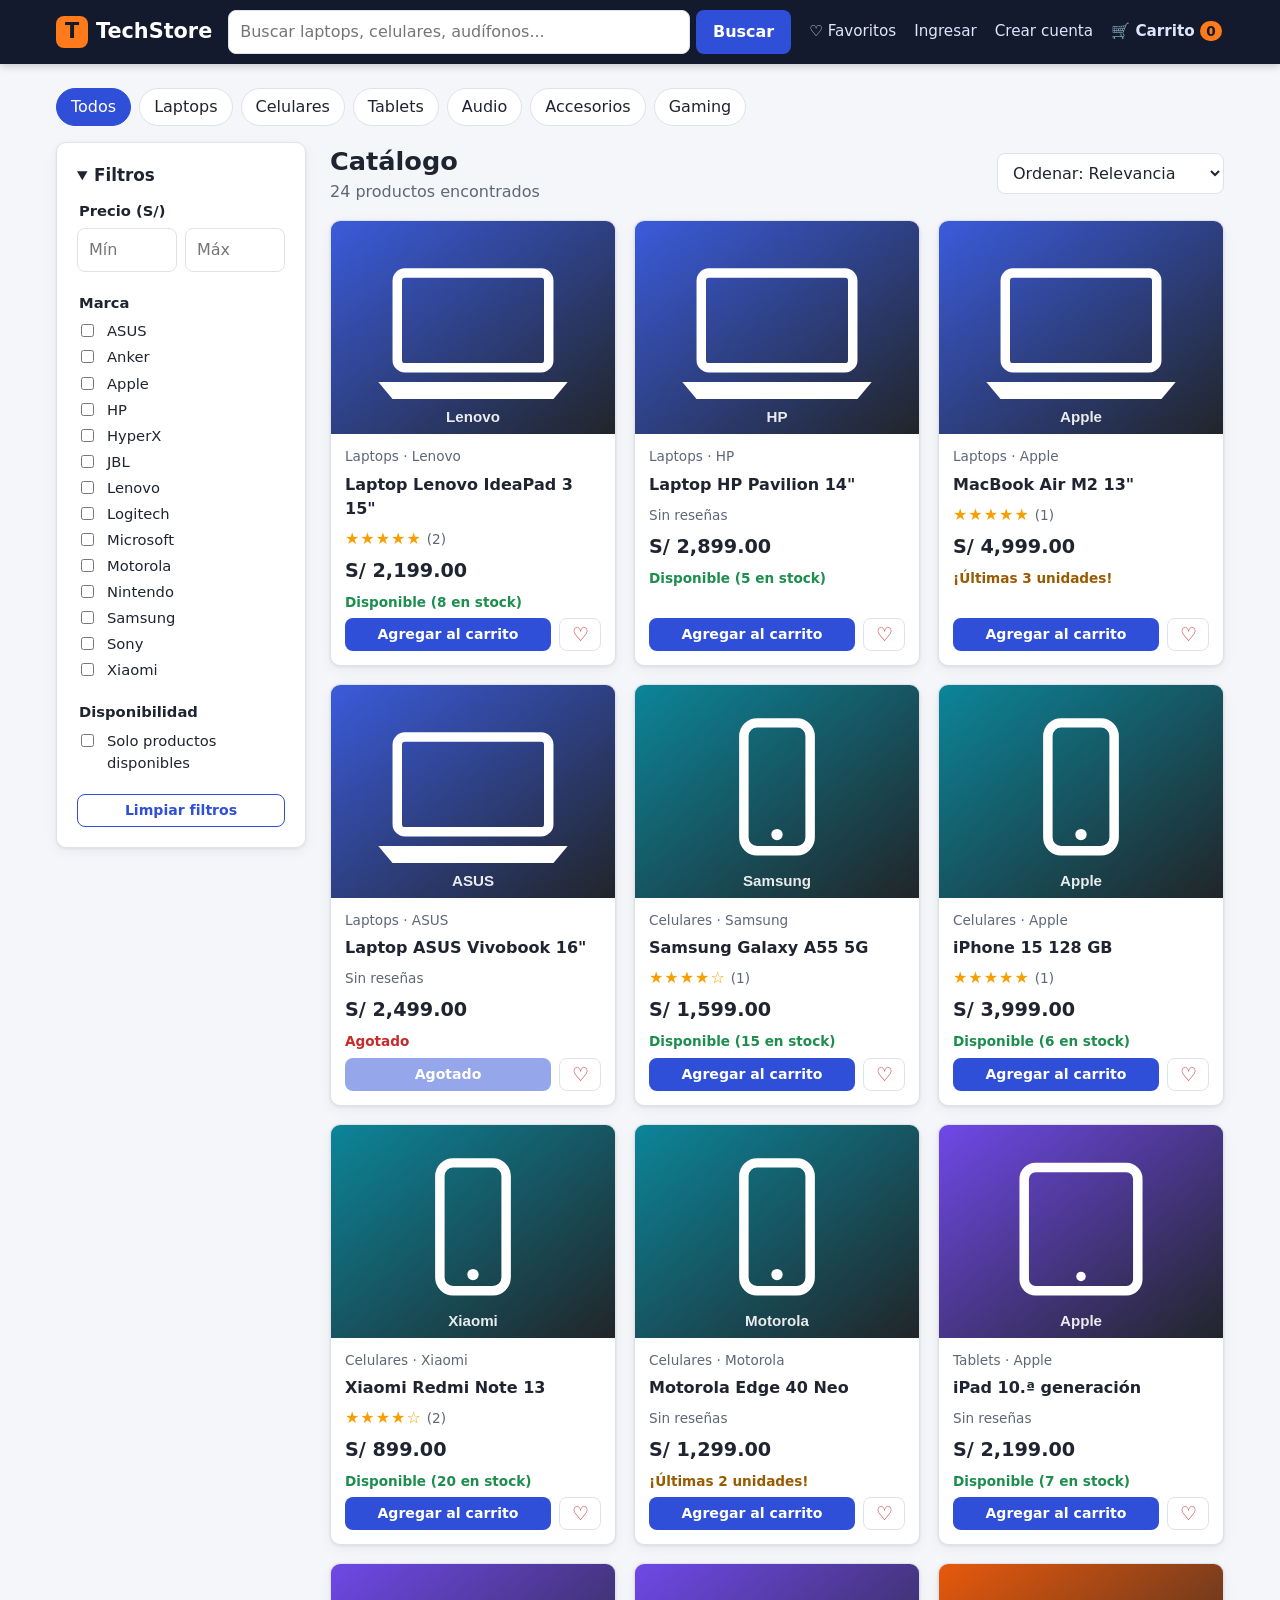
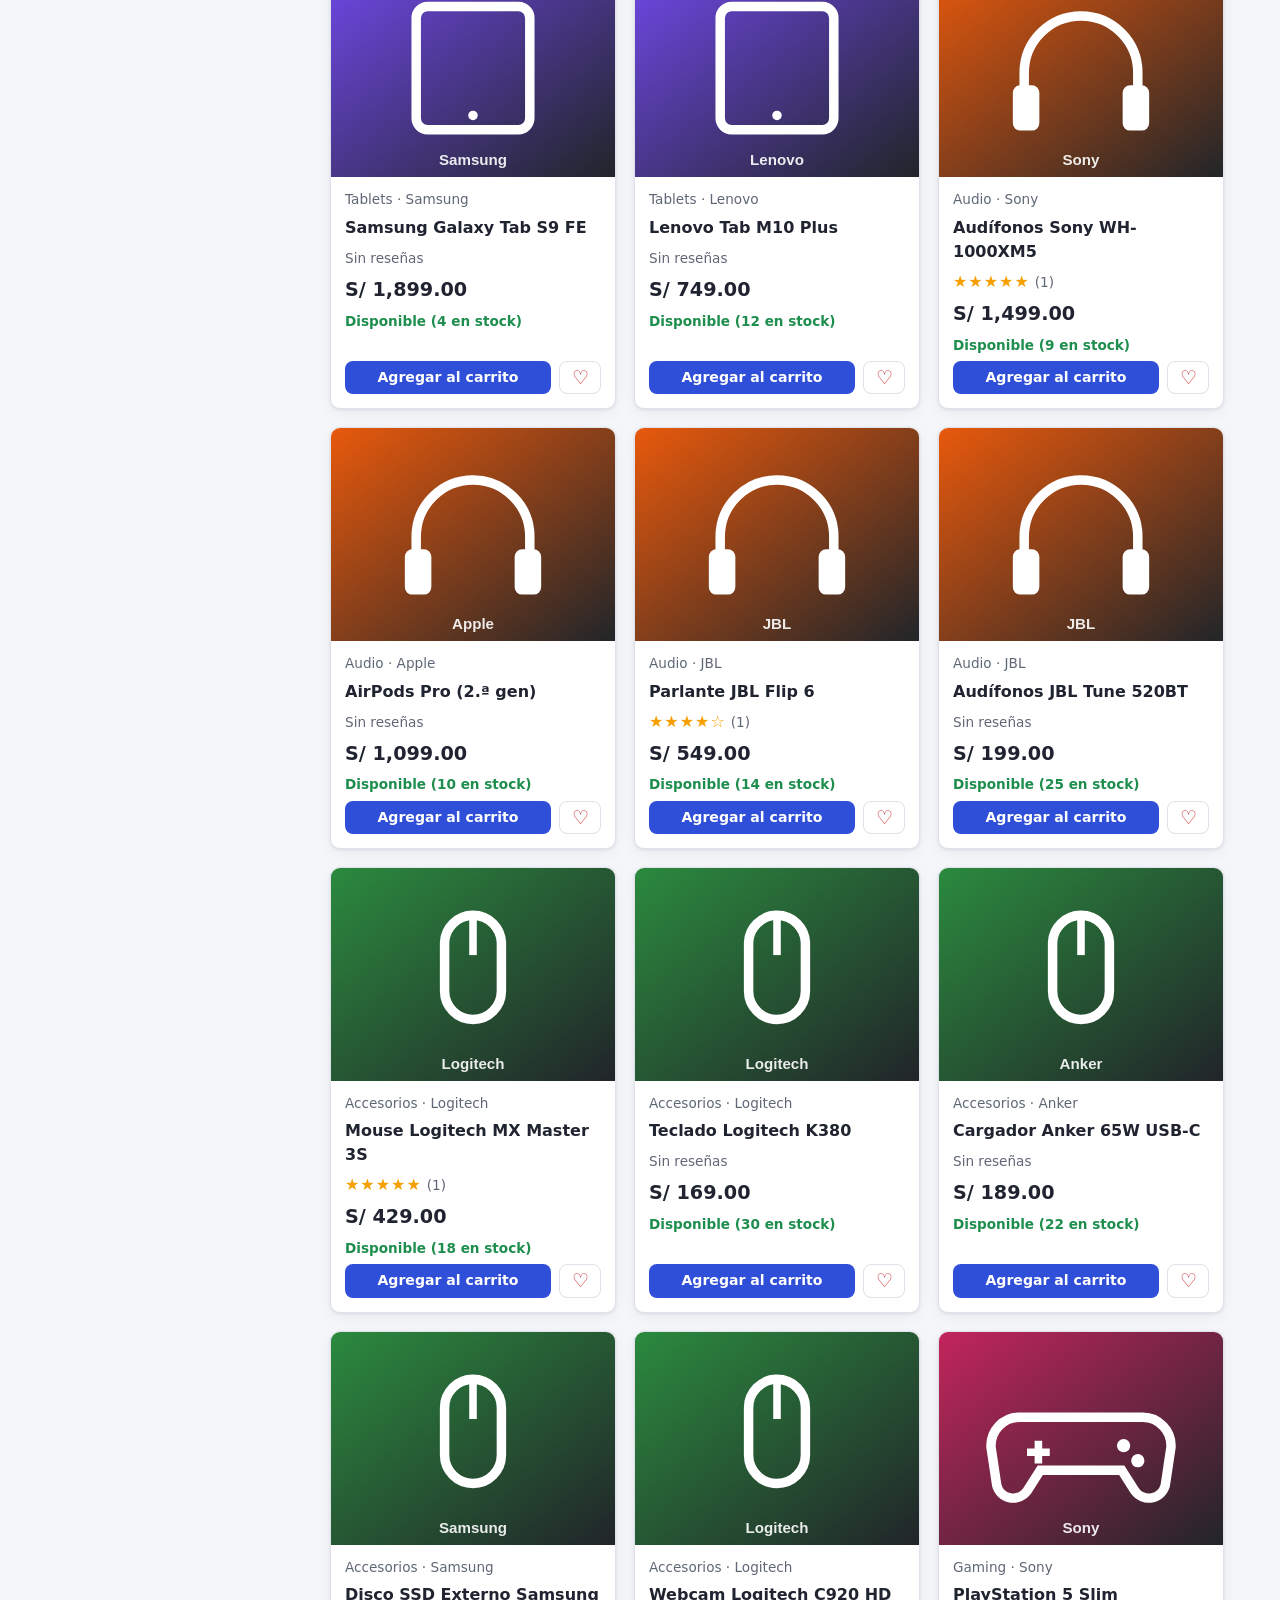
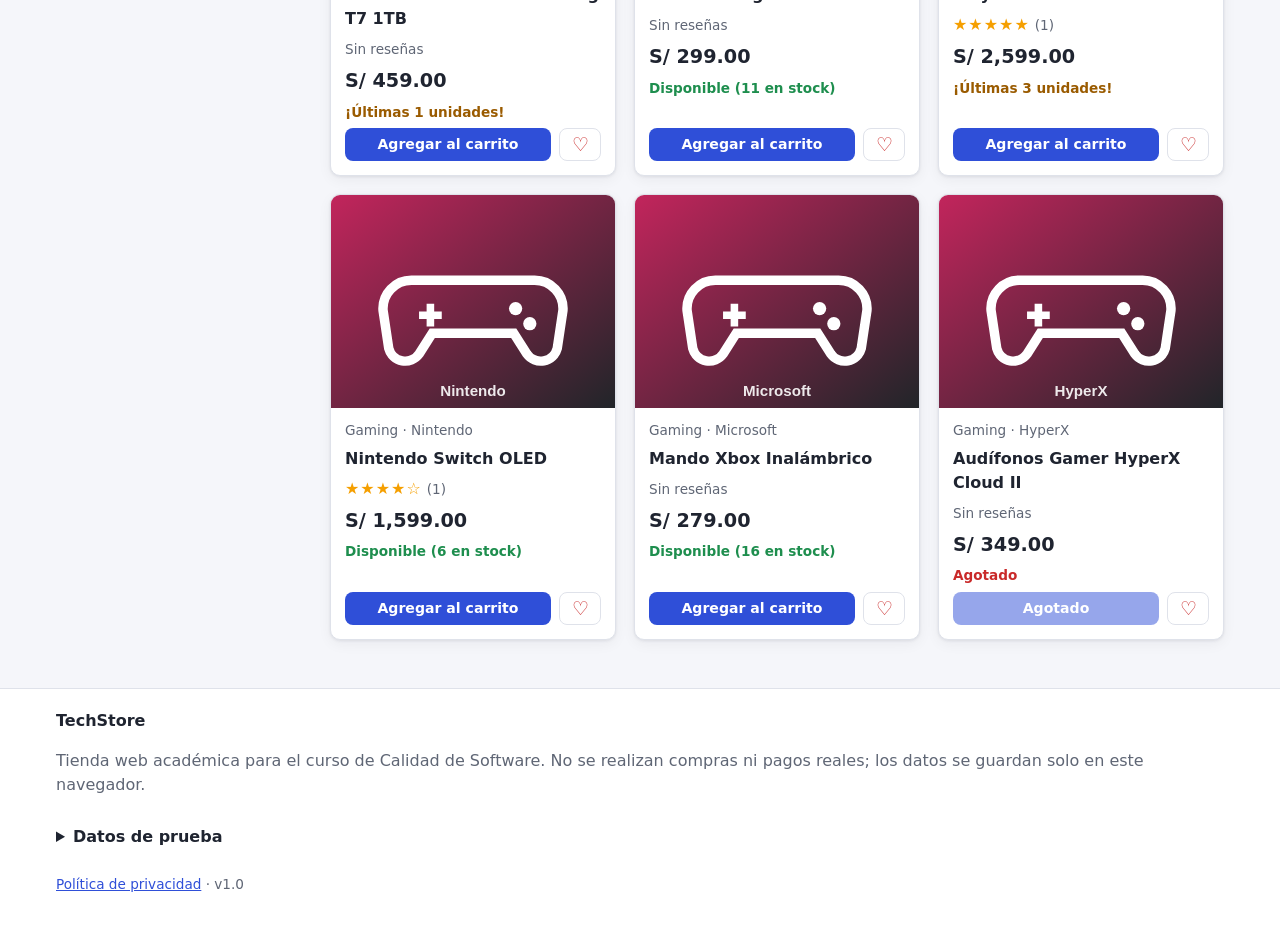
==== app/index.html @ 00666209 "TechStore: app de carrito de compras e informe de historias de usuario - Aplicación web 100% fronten" ====
<!doctype html>
<html lang="es">
<head>
  <meta charset="utf-8">
  <meta name="viewport" content="width=device-width, initial-scale=1">
  <title>TechStore | Catálogo</title>
  <link rel="stylesheet" href="css/styles.css">
</head>
<body data-page="catalogo">
  <header id="site-header" class="site-header"></header>

  <main>
    <div id="page-alert"></div>
    <div class="cat-chips" id="cat-chips" role="group" aria-label="Categorías" data-testid="category-chips"></div>

    <div class="catalog">
      <details class="card filters" id="filters" open data-testid="filters">
        <summary><h2>Filtros</h2></summary>
        <fieldset>
          <legend>Precio (S/)</legend>
          <div class="price-range">
            <label class="sr-only" for="min-price">Precio mínimo</label>
            <input id="min-price" type="number" min="0" step="10" placeholder="Mín" data-testid="filter-min-price">
            <label class="sr-only" for="max-price">Precio máximo</label>
            <input id="max-price" type="number" min="0" step="10" placeholder="Máx" data-testid="filter-max-price">
          </div>
          <div class="field-error" id="price-error" data-testid="price-error"></div>
        </fieldset>
        <fieldset>
          <legend>Marca</legend>
          <div id="brand-list" data-testid="filter-brands"></div>
        </fieldset>
        <fieldset>
          <legend>Disponibilidad</legend>
          <label class="checkbox"><input type="checkbox" id="in-stock" data-testid="filter-in-stock"> Solo productos disponibles</label>
        </fieldset>
        <button type="button" class="btn btn-outline btn-small btn-block" id="clear-filters" data-testid="clear-filters">Limpiar filtros</button>
      </details>

      <section aria-labelledby="results-title">
        <div class="toolbar">
          <div>
            <h1 id="results-title" style="margin:0">Catálogo</h1>
            <span class="muted" id="result-count" data-testid="result-count"></span>
          </div>
          <div>
            <label class="sr-only" for="sort">Ordenar por</label>
            <select id="sort" data-testid="sort-select">
              <option value="">Ordenar: Relevancia</option>
              <option value="precio-asc">Precio: menor a mayor</option>
              <option value="precio-desc">Precio: mayor a menor</option>
              <option value="nombre-asc">Nombre: A-Z</option>
              <option value="nombre-desc">Nombre: Z-A</option>
              <option value="valoracion">Mejor valorados</option>
            </select>
          </div>
        </div>
        <div class="grid" id="grid" data-testid="product-grid"></div>
      </section>
    </div>
  </main>

  <footer id="site-footer" class="site-footer"></footer>

  <script src="js/data.js"></script>
  <script src="js/store.js"></script>
  <script src="js/auth.js"></script>
  <script src="js/cart.js"></script>
  <script src="js/catalog.js"></script>
  <script src="js/ui.js"></script>
  <script>
    UI.init({ active: 'catalogo' });

    var state = {
      q: UI.qs('q'),
      category: UI.qs('cat'),
      sort: UI.qs('sort'),
      brands: [],
      minPrice: '',
      maxPrice: '',
      inStock: false
    };

    if (UI.qs('logout')) document.getElementById('page-alert').innerHTML = '<div class="alert alert-info" data-testid="logout-message">Cerraste sesión correctamente.</div>';

    function syncUrl() {
      var p = [];
      if (state.q) p.push('q=' + encodeURIComponent(state.q));
      if (state.category) p.push('cat=' + encodeURIComponent(state.category));
      if (state.sort) p.push('sort=' + encodeURIComponent(state.sort));
      try { history.replaceState(null, '', 'index.html' + (p.length ? '?' + p.join('&') : '')); } catch (e) { /* file:// */ }
    }

    function renderChips() {
      var html = '<button type="button" class="chip ' + (!state.category ? 'active' : '') + '" data-cat="" data-testid="category-all">Todos</button>';
      TS_DATA.categories.forEach(function (c) {
        html += '<button type="button" class="chip ' + (state.category === c.id ? 'active' : '') + '" data-cat="' + c.id + '" data-testid="category-' + c.id + '">' + c.name + '</button>';
      });
      var box = document.getElementById('cat-chips');
      box.innerHTML = html;
      Array.prototype.forEach.call(box.querySelectorAll('.chip'), function (b) {
        b.setAttribute('aria-pressed', b.classList.contains('active') ? 'true' : 'false');
        b.addEventListener('click', function () {
          state.category = b.getAttribute('data-cat');
          state.brands = [];
          renderChips(); renderBrands(); render();
        });
      });
    }

    function renderBrands() {
      var box = document.getElementById('brand-list');
      box.innerHTML = Catalog.brands(state.category).map(function (b) {
        return '<label class="checkbox"><input type="checkbox" value="' + UI.esc(b) + '" ' + (state.brands.indexOf(b) !== -1 ? 'checked' : '') +
          ' data-testid="brand-' + UI.esc(b) + '"> ' + UI.esc(b) + '</label>';
      }).join('');
      Array.prototype.forEach.call(box.querySelectorAll('input'), function (i) {
        i.addEventListener('change', function () {
          state.brands = Array.prototype.map.call(box.querySelectorAll('input:checked'), function (x) { return x.value; });
          render();
        });
      });
    }

    function productCard(p) {
      var st = Catalog.stockStatus(p);
      var fav = Catalog.isFavorite(p.id);
      return '<article class="product-card" data-testid="product-card" data-id="' + p.id + '">' +
        '<a href="producto.html?id=' + p.id + '"><img src="' + UI.productImage(p) + '" alt="' + UI.esc(p.name) + '"></a>' +
        '<div class="body">' +
          '<span class="muted small">' + UI.esc(Catalog.categoryName(p.category)) + ' · ' + UI.esc(p.brand) + '</span>' +
          '<a class="title" href="producto.html?id=' + p.id + '" data-testid="product-name">' + UI.esc(p.name) + '</a>' +
          '<div>' + (p.reviewCount ? UI.stars(p.rating) + ' <span class="muted small">(' + p.reviewCount + ')</span>' : '<span class="muted small">Sin reseñas</span>') + '</div>' +
          '<div class="price" data-testid="product-price">' + UI.money(p.price) + '</div>' +
          '<div class="stock stock-' + st.code + '" data-testid="product-stock">' + st.label + '</div>' +
          '<div class="card-actions">' +
            '<button type="button" class="btn btn-primary btn-small add-btn" data-id="' + p.id + '" ' + (p.stock <= 0 ? 'disabled' : '') + ' data-testid="add-to-cart">' +
              (p.stock <= 0 ? 'Agotado' : 'Agregar al carrito') + '</button>' +
            '<button type="button" class="fav-btn" data-id="' + p.id + '" aria-pressed="' + fav + '" aria-label="' + (fav ? 'Quitar de' : 'Agregar a') + ' favoritos" data-testid="toggle-favorite">' + (fav ? '♥' : '♡') + '</button>' +
          '</div>' +
        '</div></article>';
    }

    function render() {
      var priceErr = document.getElementById('price-error');
      priceErr.textContent = '';
      var min = state.minPrice, max = state.maxPrice;
      if ((min !== '' && Number(min) < 0) || (max !== '' && Number(max) < 0)) {
        priceErr.textContent = 'El precio no puede ser negativo.'; return;
      }
      if (min !== '' && max !== '' && Number(min) > Number(max)) {
        priceErr.textContent = 'El precio mínimo no puede ser mayor que el máximo.'; return;
      }
      var list = Catalog.query(state);
      var title = state.category ? Catalog.categoryName(state.category) : 'Catálogo';
      if (state.q) title = 'Resultados para "' + state.q + '"';
      document.getElementById('results-title').textContent = title;
      document.getElementById('result-count').textContent = list.length + (list.length === 1 ? ' producto encontrado' : ' productos encontrados');
      document.getElementById('sort').value = state.sort || '';
      var grid = document.getElementById('grid');
      if (!list.length) {
        grid.innerHTML = '<div class="empty card" style="grid-column:1/-1" data-testid="no-results"><div class="icon">🔍</div>' +
          '<h2>No encontramos productos</h2><p class="muted">Prueba con otras palabras o limpia los filtros.</p></div>';
      } else {
        grid.innerHTML = list.map(productCard).join('');
      }
      syncUrl();
    }

    document.getElementById('grid').addEventListener('click', function (e) {
      var add = e.target.closest('.add-btn');
      if (add) {
        var r = Cart.add(add.getAttribute('data-id'), 1);
        if (r.ok) { UI.toast('Producto agregado al carrito.', 'success'); UI.updateCartCount(); }
        else UI.toast(r.error, 'error');
        return;
      }
      var fav = e.target.closest('.fav-btn');
      if (fav) {
        var f = Catalog.toggleFavorite(fav.getAttribute('data-id'));
        if (f.needLogin) { UI.toast(f.error, 'warn'); setTimeout(function () { window.location.href = 'login.html?next=index.html'; }, 1200); return; }
        if (f.ok) { UI.toast(f.added ? 'Agregado a favoritos.' : 'Eliminado de favoritos.', 'success'); render(); }
      }
    });

    document.getElementById('sort').addEventListener('change', function (e) { state.sort = e.target.value; render(); });
    document.getElementById('min-price').addEventListener('input', function (e) { state.minPrice = e.target.value; render(); });
    document.getElementById('max-price').addEventListener('input', function (e) { state.maxPrice = e.target.value; render(); });
    document.getElementById('in-stock').addEventListener('change', function (e) { state.inStock = e.target.checked; render(); });
    document.getElementById('clear-filters').addEventListener('click', function () {
      state = { q: '', category: '', sort: '', brands: [], minPrice: '', maxPrice: '', inStock: false };
      document.getElementById('min-price').value = '';
      document.getElementById('max-price').value = '';
      document.getElementById('in-stock').checked = false;
      document.getElementById('search-q').value = '';
      renderChips(); renderBrands(); render();
    });

    if (window.innerWidth <= 900) document.getElementById('filters').open = false;
    renderChips(); renderBrands(); render();
  </script>
</body>
</html>
---- app/css/styles.css ----
/* TechStore - Estilos */
:root {
  --bg: #f5f6fa;
  --surface: #ffffff;
  --text: #1f2430;
  --muted: #5f6675;
  --border: #dfe2ea;
  --primary: #2f4fd8;
  --primary-dark: #2340b8;
  --accent: #ff7a1a;
  --success: #1e8e4e;
  --success-bg: #e6f6ec;
  --warn: #9a5b00;
  --warn-bg: #fff4e0;
  --danger: #c92a2a;
  --danger-bg: #fdecec;
  --radius: 10px;
  --shadow: 0 1px 3px rgba(20, 25, 40, .08), 0 4px 14px rgba(20, 25, 40, .05);
}
* { box-sizing: border-box; }
html, body { margin: 0; }
body {
  font-family: system-ui, -apple-system, "Segoe UI", Roboto, Arial, sans-serif;
  background: var(--bg); color: var(--text); line-height: 1.5; font-size: 16px;
  min-height: 100vh; display: flex; flex-direction: column;
}
main { flex: 1; width: 100%; max-width: 1200px; margin: 0 auto; padding: 24px 16px 48px; }
a { color: var(--primary); }
h1 { font-size: 1.6rem; margin: 0 0 16px; }
h2 { font-size: 1.25rem; margin: 0 0 12px; }
h3 { font-size: 1.05rem; margin: 0 0 8px; }
img { max-width: 100%; display: block; }
code { background: #eef0f6; padding: 1px 5px; border-radius: 4px; font-size: .9em; }
.sr-only { position: absolute; width: 1px; height: 1px; overflow: hidden; clip: rect(0 0 0 0); white-space: nowrap; }
.muted { color: var(--muted); }
.small { font-size: .85rem; }
:focus-visible { outline: 3px solid #ffb347; outline-offset: 2px; }

/* Header */
.site-header { background: #141a2e; color: #fff; position: sticky; top: 0; z-index: 20; box-shadow: 0 2px 8px rgba(0,0,0,.2); }
.header-inner { max-width: 1200px; margin: 0 auto; padding: 10px 16px; display: flex; gap: 16px; align-items: center; flex-wrap: wrap; }
.logo { color: #fff; text-decoration: none; font-weight: 800; font-size: 1.3rem; display: flex; align-items: center; gap: 8px; }
.logo-mark { background: var(--accent); color: #141a2e; width: 32px; height: 32px; border-radius: 8px; display: grid; place-items: center; }
.search { flex: 1; min-width: 220px; display: flex; gap: 6px; }
.search input { flex: 1; min-width: 0; }
.nav { display: flex; gap: 14px; align-items: center; flex-wrap: wrap; }
.nav a, .nav .link-btn { color: #dfe4ff; text-decoration: none; font-size: .95rem; padding: 4px 2px; border-bottom: 2px solid transparent; }
.nav a:hover, .nav a.active { color: #fff; border-bottom-color: var(--accent); }
.link-btn { background: none; border: 0; cursor: pointer; font: inherit; }
.cart-link { font-weight: 600; }
.badge { display: inline-block; min-width: 22px; padding: 0 6px; border-radius: 11px; background: var(--accent); color: #141a2e; font-weight: 700; text-align: center; font-size: .85rem; }
.badge.bump { animation: bump .35s ease; }
@keyframes bump { 50% { transform: scale(1.35); } }

/* Footer */
.site-footer { background: #fff; border-top: 1px solid var(--border); }
.footer-inner { max-width: 1200px; margin: 0 auto; padding: 20px 16px; display: grid; gap: 12px; }
.demo-data summary { cursor: pointer; font-weight: 600; }
.demo-data ul { margin: 8px 0; padding-left: 20px; }

/* Forms & buttons */
input, select, textarea {
  font: inherit; padding: 9px 11px; border: 1px solid var(--border); border-radius: 8px; background: #fff; color: var(--text); width: 100%;
}
input:focus, select:focus, textarea:focus { border-color: var(--primary); outline: 2px solid rgba(47,79,216,.2); }
input.invalid, select.invalid { border-color: var(--danger); background: #fffafa; }
label { font-weight: 600; font-size: .92rem; display: block; margin-bottom: 4px; }
.field { margin-bottom: 14px; }
.field-error { color: var(--danger); font-size: .85rem; min-height: 0; margin-top: 4px; }
.field-hint { color: var(--muted); font-size: .82rem; margin-top: 4px; }
.checkbox { display: flex; gap: 10px; align-items: flex-start; font-weight: 400; }
.checkbox input { width: auto; margin-top: 4px; }
.form-grid { display: grid; grid-template-columns: 1fr 1fr; gap: 0 16px; }
.form-grid .full { grid-column: 1 / -1; }

.btn {
  display: inline-flex; align-items: center; justify-content: center; gap: 6px; font: inherit; font-weight: 600;
  padding: 9px 16px; border-radius: 8px; border: 1px solid transparent; cursor: pointer; text-decoration: none; white-space: nowrap;
}
.btn-primary { background: var(--primary); color: #fff; }
.btn-primary:hover { background: var(--primary-dark); }
.btn-accent { background: var(--accent); color: #141a2e; }
.btn-accent:hover { filter: brightness(.95); }
.btn-outline { background: #fff; color: var(--primary); border-color: var(--primary); }
.btn-danger { background: #fff; color: var(--danger); border-color: var(--danger); }
.btn-small { padding: 5px 10px; font-size: .88rem; }
.btn-block { width: 100%; }
.btn:disabled { opacity: .5; cursor: not-allowed; }

/* Cards / layout */
.card { background: var(--surface); border: 1px solid var(--border); border-radius: var(--radius); box-shadow: var(--shadow); padding: 20px; }
.narrow { max-width: 480px; margin: 0 auto; }
.alert { padding: 12px 14px; border-radius: 8px; margin-bottom: 16px; font-size: .95rem; }
.alert-error { background: var(--danger-bg); color: var(--danger); }
.alert-warn { background: var(--warn-bg); color: var(--warn); }
.alert-success { background: var(--success-bg); color: var(--success); }
.alert-info { background: #e8edff; color: var(--primary-dark); }
.empty { text-align: center; padding: 48px 16px; }
.empty .icon { font-size: 3rem; }

/* Catálogo */
.catalog { display: grid; grid-template-columns: 250px 1fr; gap: 24px; align-items: start; }
.filters { position: sticky; top: 80px; }
.filters h2 { font-size: 1.05rem; display: inline; }
.filters summary { cursor: pointer; margin-bottom: 12px; }
.filters:not([open]) summary { margin-bottom: 0; }
.filters fieldset { border: 0; padding: 0; margin: 0 0 16px; }
.filters legend { font-weight: 700; margin-bottom: 6px; font-size: .92rem; }
.filters .checkbox { margin-bottom: 4px; font-size: .92rem; }
.price-range { display: flex; gap: 8px; }
.cat-chips { display: flex; gap: 8px; flex-wrap: wrap; margin-bottom: 16px; }
.chip { border: 1px solid var(--border); background: #fff; color: var(--text); padding: 6px 14px; border-radius: 20px; text-decoration: none; font-size: .92rem; cursor: pointer; font: inherit; }
.chip.active { background: var(--primary); color: #fff; border-color: var(--primary); }
.toolbar { display: flex; justify-content: space-between; align-items: center; gap: 12px; margin-bottom: 16px; flex-wrap: wrap; }
.toolbar select { width: auto; }
.grid { display: grid; grid-template-columns: repeat(auto-fill, minmax(220px, 1fr)); gap: 18px; }
.product-card { background: #fff; border: 1px solid var(--border); border-radius: var(--radius); overflow: hidden; display: flex; flex-direction: column; box-shadow: var(--shadow); transition: transform .15s; }
.product-card:hover { transform: translateY(-2px); }
.product-card img { aspect-ratio: 4 / 3; width: 100%; object-fit: cover; }
.product-card .body { padding: 12px 14px 14px; display: flex; flex-direction: column; gap: 6px; flex: 1; }
.product-card .title { font-weight: 600; color: var(--text); text-decoration: none; }
.product-card .title:hover { color: var(--primary); }
.price { font-size: 1.2rem; font-weight: 800; }
.stars { color: #f59f00; letter-spacing: 1px; }
.stock { font-size: .85rem; font-weight: 600; }
.stock-disponible { color: var(--success); }
.stock-pocas { color: var(--warn); }
.stock-agotado { color: var(--danger); }
.card-actions { margin-top: auto; display: flex; gap: 8px; }
.card-actions .btn { flex: 1; }
.fav-btn { background: #fff; border: 1px solid var(--border); border-radius: 8px; width: 42px; cursor: pointer; font-size: 1.2rem; color: var(--danger); flex: 0 0 42px !important; }
.fav-btn[aria-pressed="true"] { background: var(--danger-bg); border-color: var(--danger); }

/* Detalle */
.breadcrumb { font-size: .9rem; margin-bottom: 14px; color: var(--muted); }
.breadcrumb a { color: var(--muted); }
.detail { display: grid; grid-template-columns: 1.1fr 1fr; gap: 32px; }
.detail img { border-radius: var(--radius); width: 100%; aspect-ratio: 4 / 3; object-fit: cover; }
.detail .price { font-size: 1.8rem; }
.qty-row { display: flex; gap: 10px; align-items: center; margin: 16px 0; flex-wrap: wrap; }
.qty { display: inline-flex; border: 1px solid var(--border); border-radius: 8px; overflow: hidden; background: #fff; }
.qty button { background: #f1f3f8; border: 0; width: 36px; font-size: 1.1rem; cursor: pointer; }
.qty input { width: 56px; border: 0; border-radius: 0; text-align: center; }
.specs { width: 100%; border-collapse: collapse; margin-top: 8px; }
.specs th, .specs td { text-align: left; padding: 7px 10px; border-bottom: 1px solid var(--border); font-size: .93rem; }
.specs th { width: 40%; color: var(--muted); font-weight: 600; }
.review { border-bottom: 1px solid var(--border); padding: 12px 0; }
.review:last-child { border-bottom: 0; }

/* Carrito / checkout */
.cart-layout { display: grid; grid-template-columns: 1fr 340px; gap: 24px; align-items: start; }
.cart-item { display: grid; grid-template-columns: 96px 1fr auto; gap: 14px; padding: 14px 0; border-bottom: 1px solid var(--border); align-items: center; }
.cart-item img { width: 96px; border-radius: 8px; }
.cart-item .line-total { font-weight: 700; text-align: right; }
.cart-item .controls { display: flex; gap: 10px; align-items: center; margin-top: 6px; flex-wrap: wrap; }
.summary { position: sticky; top: 80px; }
.summary .row { display: flex; justify-content: space-between; margin: 6px 0; }
.summary .total { font-size: 1.25rem; font-weight: 800; border-top: 1px solid var(--border); padding-top: 10px; margin-top: 10px; }
.coupon-form { display: flex; gap: 6px; margin: 10px 0; }
.discount { color: var(--success); }
.steps { display: flex; gap: 8px; list-style: none; padding: 0; margin: 0 0 20px; flex-wrap: wrap; counter-reset: s; }
.steps li { counter-increment: s; padding: 6px 12px; border-radius: 20px; background: #e9ecf3; color: var(--muted); font-size: .9rem; font-weight: 600; }
.steps li::before { content: counter(s) ". "; }
.steps li.current { background: var(--primary); color: #fff; }
.steps li.done { background: var(--success-bg); color: var(--success); }
.step-panel[hidden] { display: none; }
.option { display: flex; gap: 12px; align-items: flex-start; border: 1px solid var(--border); border-radius: 8px; padding: 12px; margin-bottom: 10px; cursor: pointer; font-weight: 400; background: #fff; }
.option input { width: auto; margin-top: 5px; }
.option:has(input:checked) { border-color: var(--primary); background: #f3f5ff; }
.step-actions { display: flex; justify-content: space-between; gap: 10px; margin-top: 16px; flex-wrap: wrap; }
.mini-items { list-style: none; padding: 0; margin: 0 0 10px; font-size: .92rem; }
.mini-items li { display: flex; justify-content: space-between; gap: 10px; padding: 4px 0; }

/* Pedidos */
.order { margin-bottom: 16px; }
.order-head { display: flex; justify-content: space-between; gap: 10px; flex-wrap: wrap; }
.status { background: var(--success-bg); color: var(--success); padding: 2px 10px; border-radius: 12px; font-weight: 700; font-size: .85rem; }
table.items { width: 100%; border-collapse: collapse; margin: 10px 0; font-size: .93rem; }
table.items th, table.items td { padding: 6px 8px; border-bottom: 1px solid var(--border); text-align: left; }
table.items td.num, table.items th.num { text-align: right; }
.success-hero { text-align: center; }
.success-hero .icon { font-size: 3.2rem; }
.address-list { display: grid; gap: 10px; margin-bottom: 14px; }
.address { border: 1px solid var(--border); border-radius: 8px; padding: 12px; display: flex; justify-content: space-between; gap: 10px; flex-wrap: wrap; }
.two-col { display: grid; grid-template-columns: 1fr 1fr; gap: 24px; align-items: start; }

/* Toasts */
.toasts { position: fixed; right: 16px; bottom: 16px; display: grid; gap: 8px; z-index: 100; max-width: calc(100vw - 32px); }
.toast { background: #1f2430; color: #fff; padding: 12px 16px; border-radius: 8px; box-shadow: var(--shadow); transition: opacity .4s, transform .4s; max-width: 380px; }
.toast-success { background: var(--success); }
.toast-error { background: var(--danger); }
.toast-warn { background: #b26b00; }
.toast.hide { opacity: 0; transform: translateY(10px); }

/* Responsive */
@media (max-width: 900px) {
  .catalog, .detail, .cart-layout, .two-col { grid-template-columns: 1fr; }
  .filters, .summary { position: static; }
}
@media (max-width: 560px) {
  .form-grid { grid-template-columns: 1fr; }
  .cart-item { grid-template-columns: 72px 1fr; }
  .cart-item img { width: 72px; }
  .cart-item .line-total { grid-column: 2; text-align: left; }
  .nav { gap: 10px; }
  .search { order: 3; flex-basis: 100%; }
}
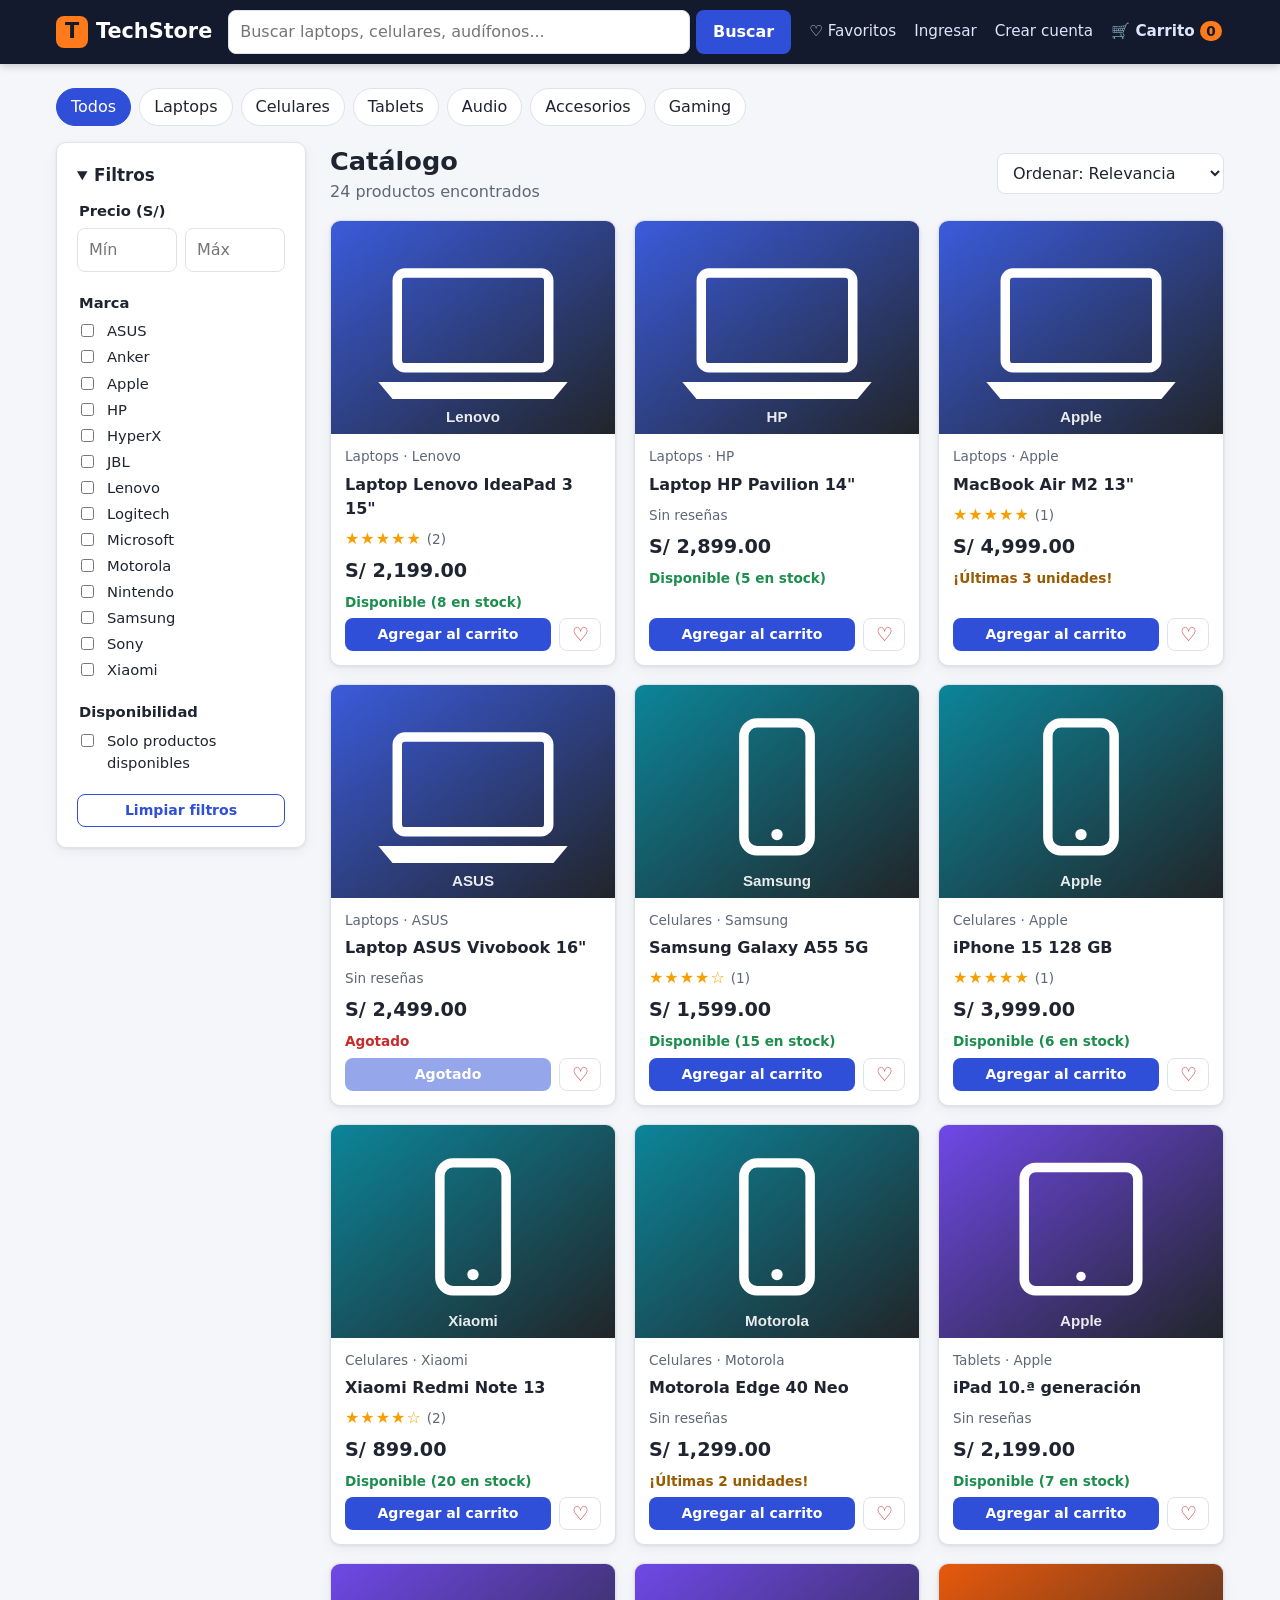
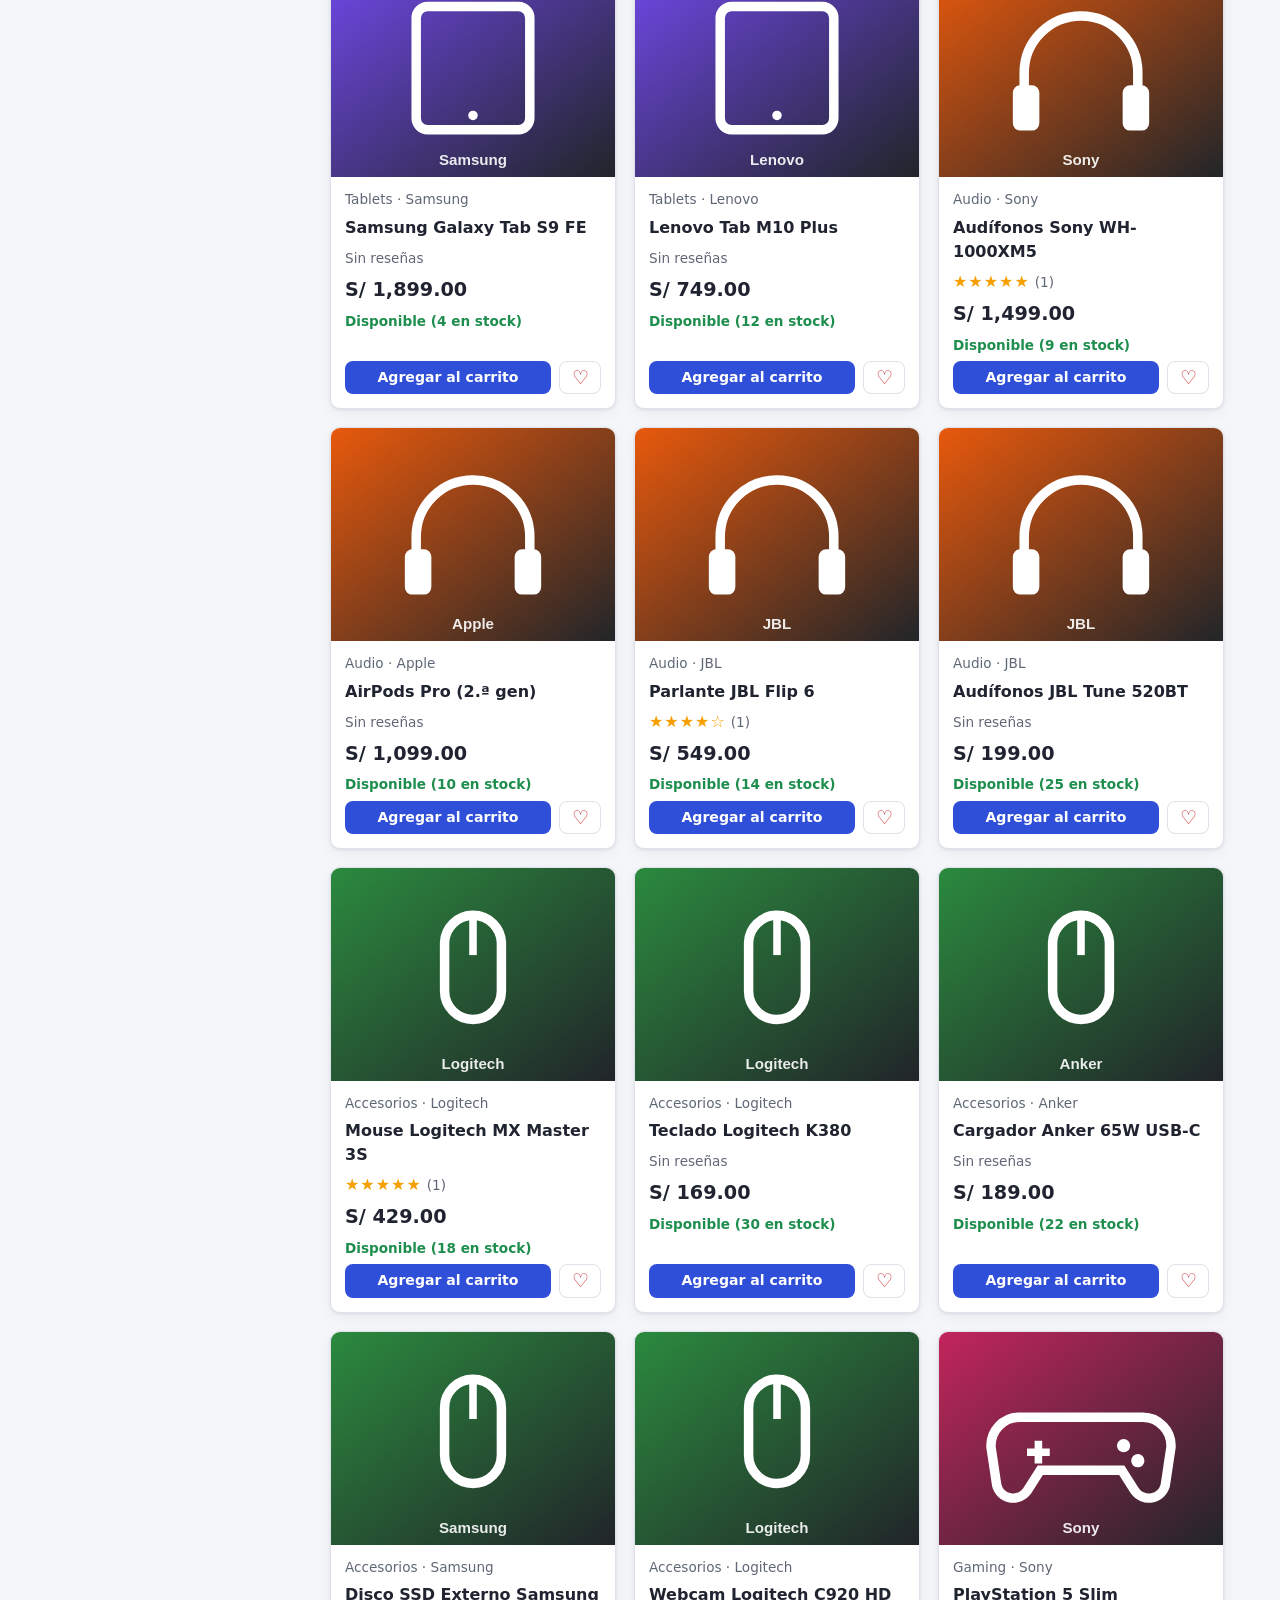
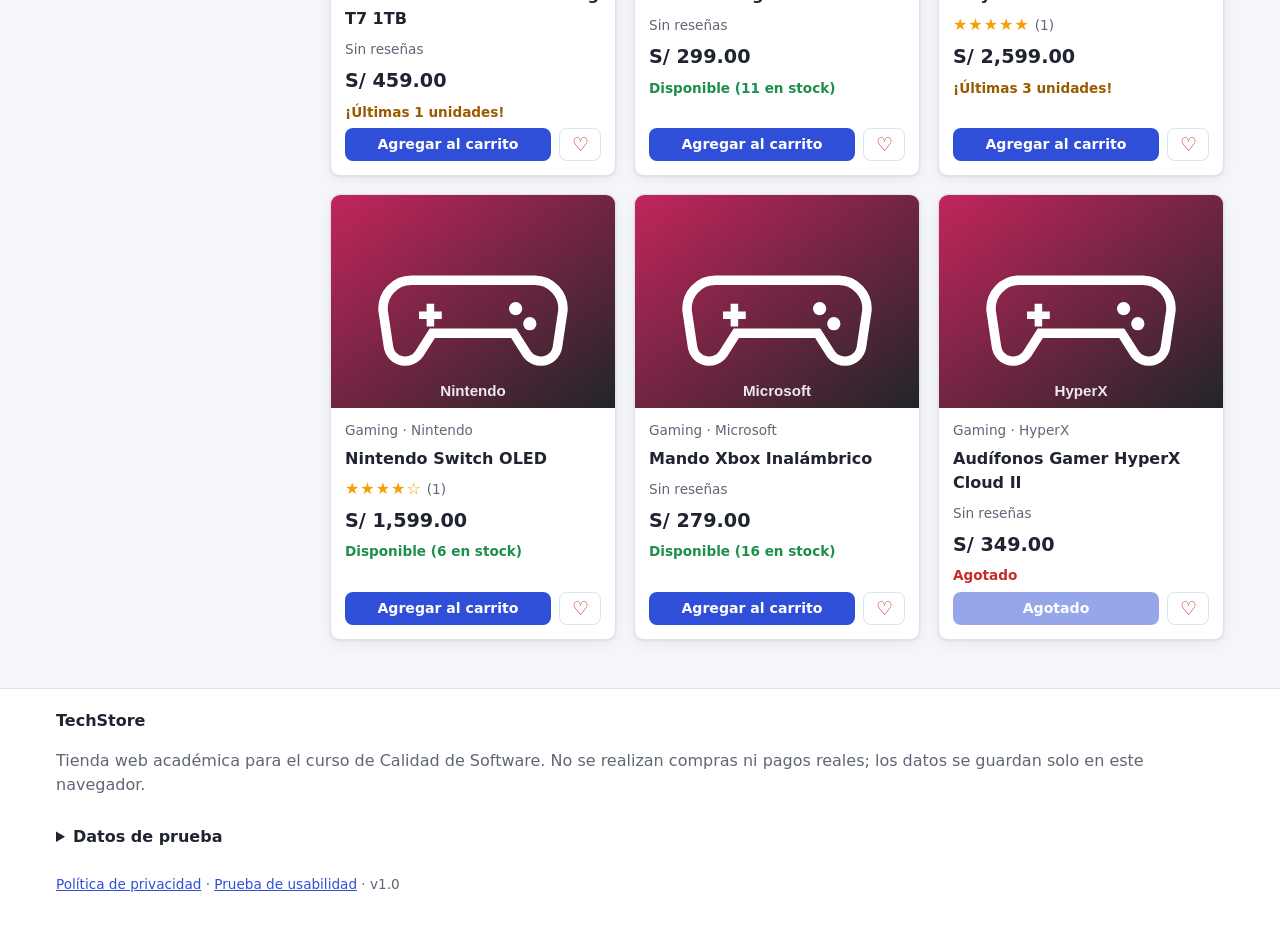
==== commit 8d91ec3b: "Prueba de usabilidad propia como alternativa a Maze - js/usability.js: 5 tareas del Plan de Pruebas " ====
--- a/app/index.html
+++ b/app/index.html
@@ -68,6 +68,7 @@
   <script src="js/cart.js"></script>
   <script src="js/catalog.js"></script>
   <script src="js/ui.js"></script>
+  <script src="js/usability.js"></script>
   <script>
     UI.init({ active: 'catalogo' });
 
--- a/app/css/styles.css
+++ b/app/css/styles.css
@@ -192,6 +192,44 @@
 .toast-warn { background: #b26b00; }
 .toast.hide { opacity: 0; transform: translateY(10px); }
 
+/* Prueba de usabilidad */
+.usab-on { padding-bottom: 210px; }
+.usab-on .toasts { bottom: 200px; }
+.usab-panel { position: fixed; left: 16px; bottom: 16px; z-index: 90; width: 340px; max-width: calc(100vw - 32px);
+  background: #fff; border: 2px solid var(--primary); border-radius: var(--radius); box-shadow: 0 6px 24px rgba(20, 25, 40, .22);
+  padding: 12px 14px; font-size: .93rem; }
+.usab-panel p { margin: 6px 0; }
+.usab-head { display: flex; justify-content: space-between; align-items: center; gap: 8px; color: var(--primary-dark); }
+.usab-dots { display: flex; gap: 4px; }
+.usab-dots span { width: 10px; height: 10px; border-radius: 50%; background: var(--border); }
+.usab-dots .done { background: var(--success); }
+.usab-dots .now { background: var(--primary); }
+.usab-text { font-weight: 600; }
+.usab-data { margin: 6px 0 8px; font-size: .85rem; }
+.usab-data summary { cursor: pointer; color: var(--primary); }
+.usab-scale { display: grid; grid-template-columns: repeat(7, 1fr); gap: 4px; margin-top: 8px; }
+.usab-scale .btn { padding: 6px 0; }
+.usab-scale-labels { display: flex; justify-content: space-between; margin-top: 2px; }
+.sus-item { padding: 12px 0; border-bottom: 1px solid var(--border); }
+.sus-item p { margin: 0 0 8px; font-weight: 600; }
+.sus-scale { display: grid; grid-template-columns: repeat(5, 1fr); gap: 6px; }
+.sus-scale label { justify-content: center; text-align: center; border: 1px solid var(--border); border-radius: 8px; padding: 6px 0;
+  cursor: pointer; display: flex; flex-direction: column; align-items: center; gap: 2px; font-size: .85rem; }
+.sus-scale input { margin: 0; width: auto; }
+.metric-grid { display: grid; grid-template-columns: repeat(auto-fit, minmax(170px, 1fr)); gap: 12px; margin-bottom: 16px; }
+.metric { text-align: center; padding: 14px; }
+.metric .value { font-size: 1.8rem; font-weight: 800; }
+.metric .goal { font-size: .82rem; }
+.ok-text { color: var(--success); }
+.bad-text { color: var(--danger); }
+.bar { height: 10px; border-radius: 5px; background: var(--border); overflow: hidden; min-width: 80px; }
+.bar span { display: block; height: 100%; background: var(--primary); }
+.table-wrap { overflow-x: auto; }
+.data-table { width: 100%; border-collapse: collapse; font-size: .92rem; }
+.data-table th, .data-table td { text-align: left; padding: 8px 10px; border-bottom: 1px solid var(--border); vertical-align: middle; }
+.data-table th { background: #f1f3f8; }
+.data-table td.num, .data-table th.num { text-align: right; white-space: nowrap; }
+
 /* Responsive */
 @media (max-width: 900px) {
   .catalog, .detail, .cart-layout, .two-col { grid-template-columns: 1fr; }
@@ -204,4 +242,6 @@
   .cart-item .line-total { grid-column: 2; text-align: left; }
   .nav { gap: 10px; }
   .search { order: 3; flex-basis: 100%; }
-}
+  .usab-panel { left: 8px; right: 8px; bottom: 8px; width: auto; max-width: none; padding: 10px 12px; }
+  .usab-on.usab-on { padding-bottom: 230px; }
+}
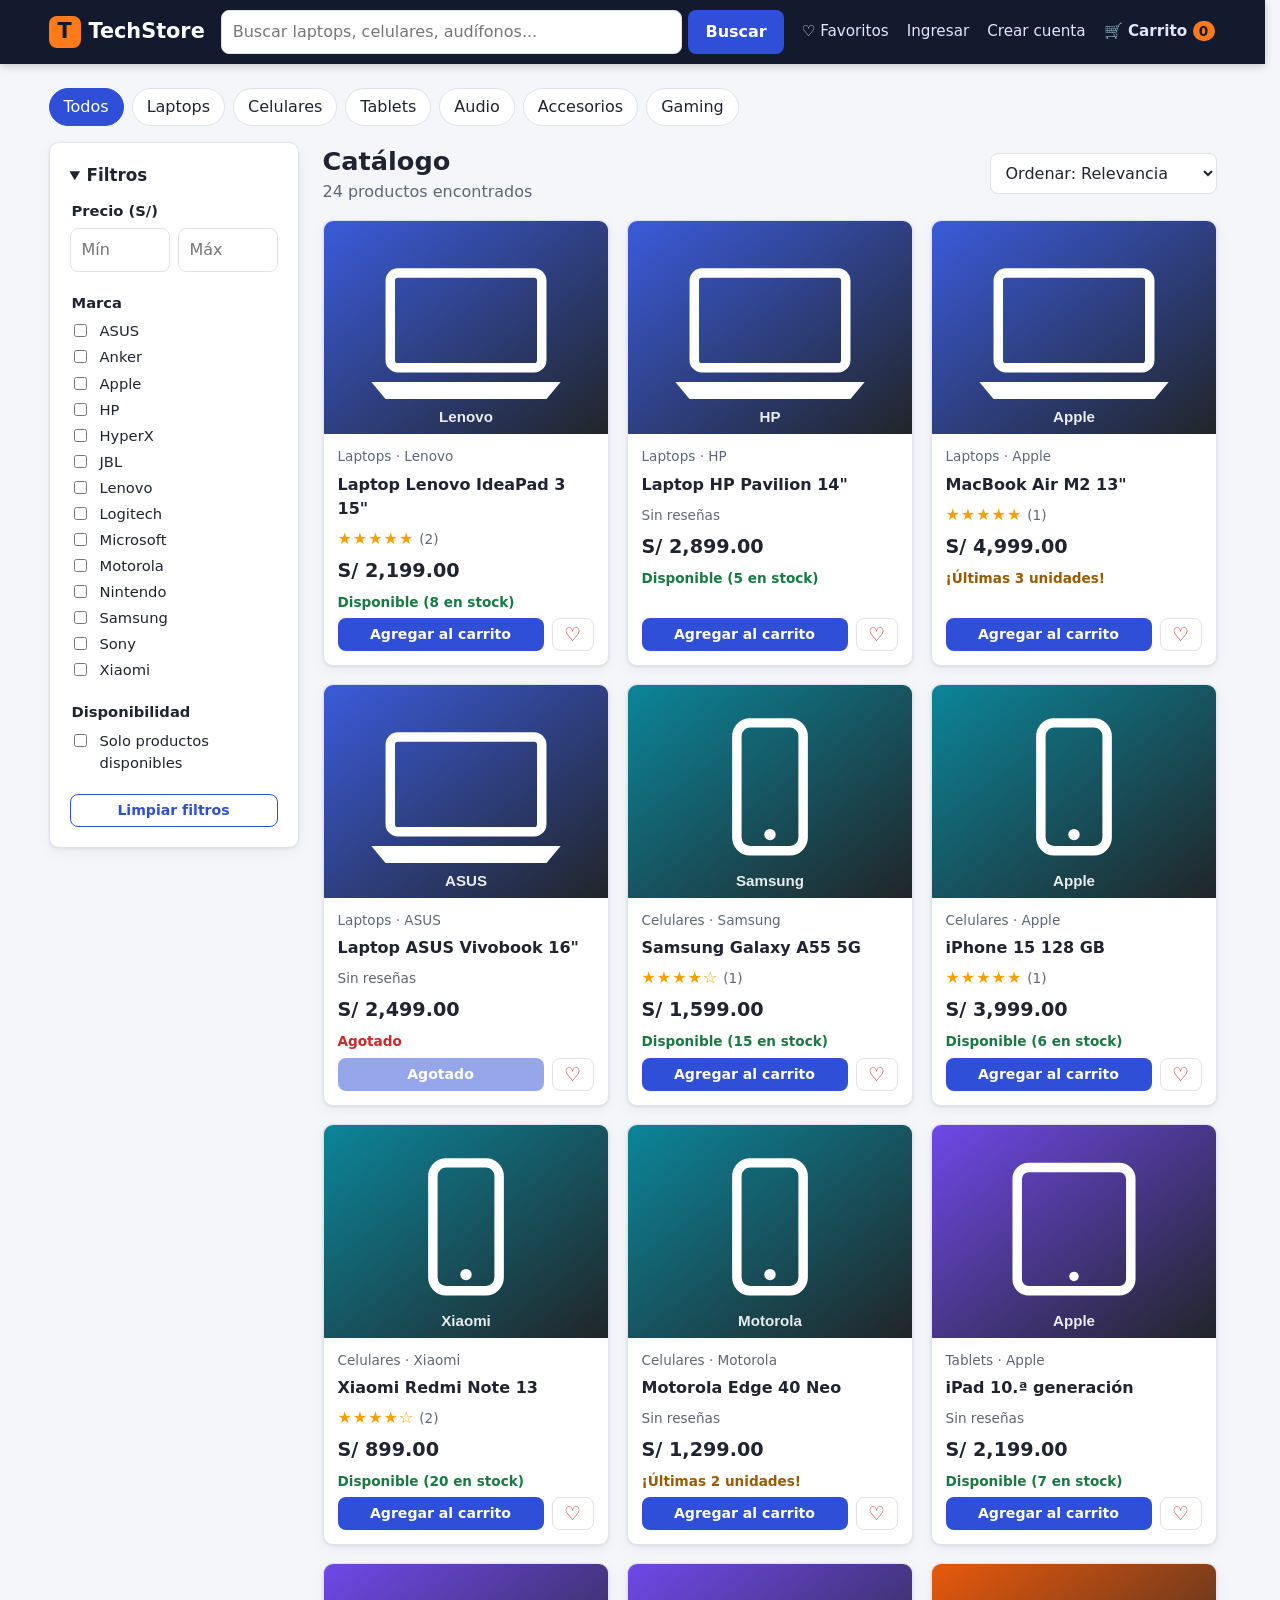
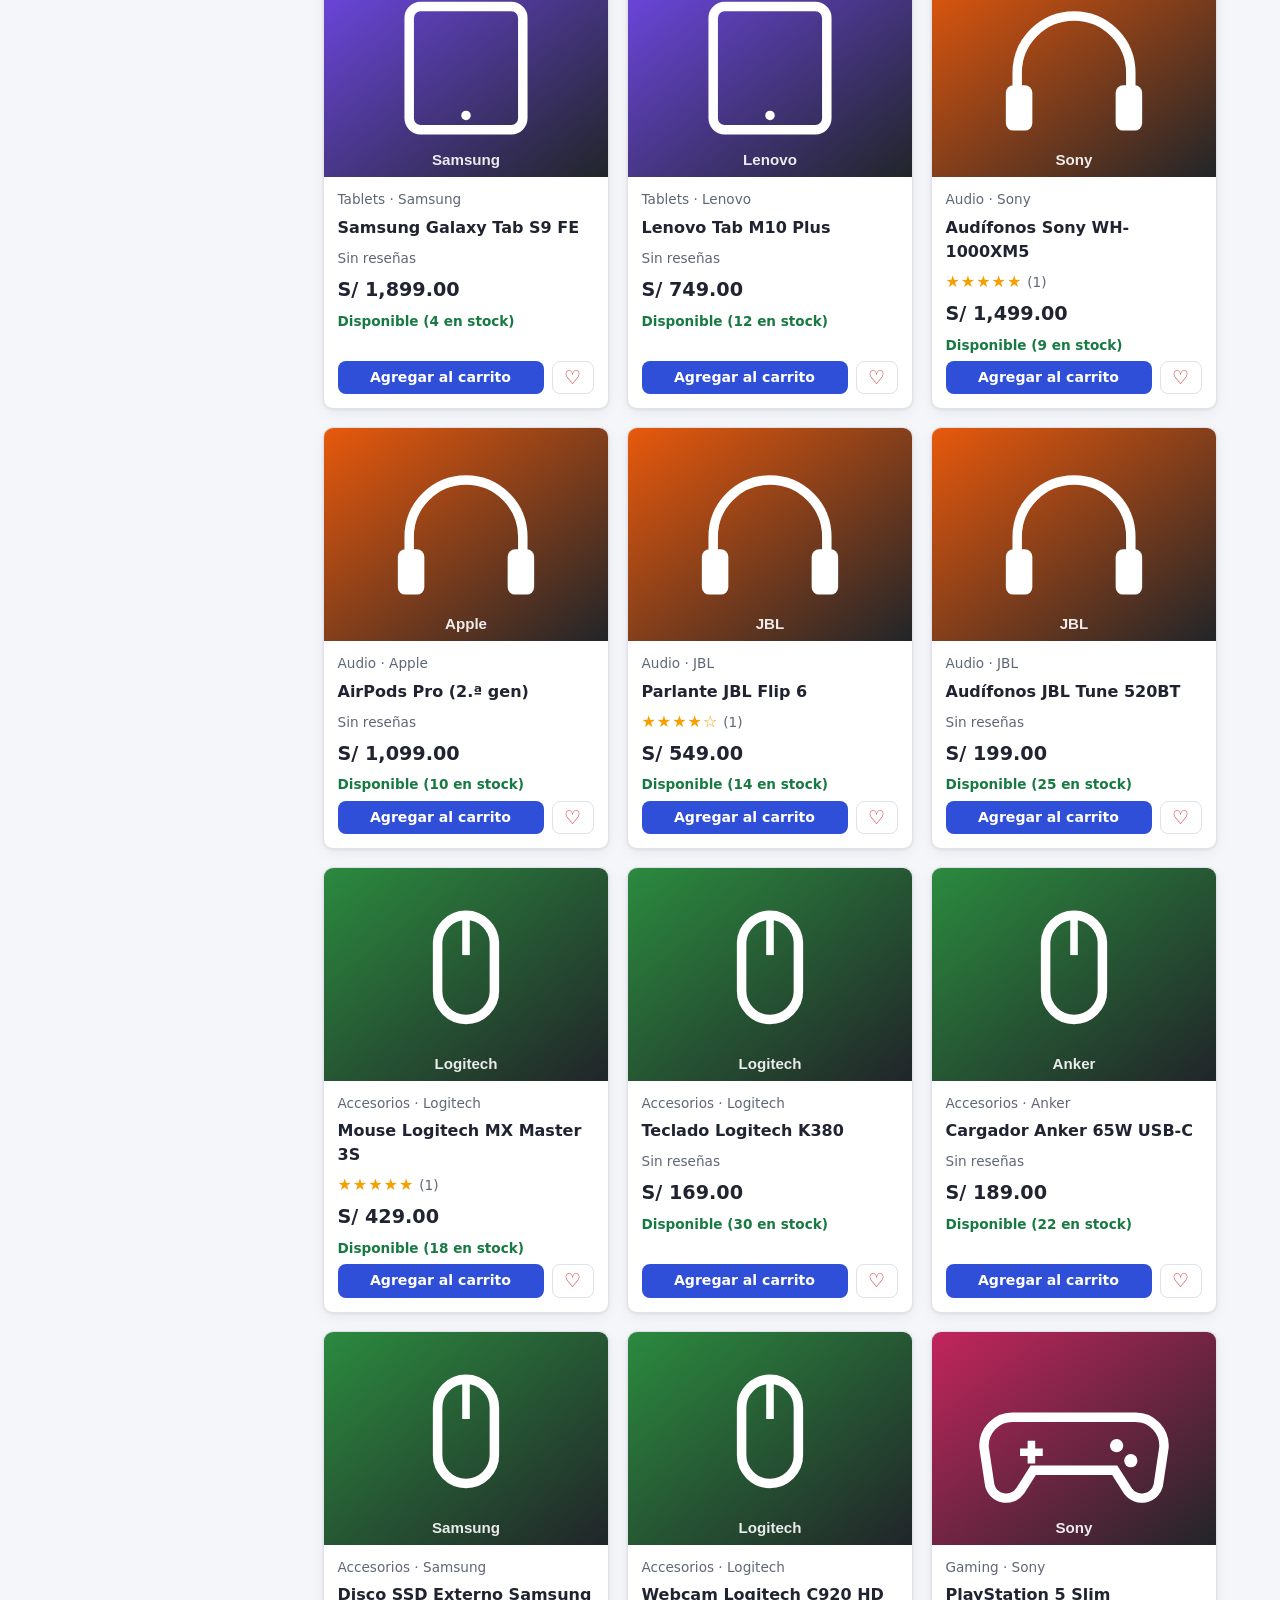
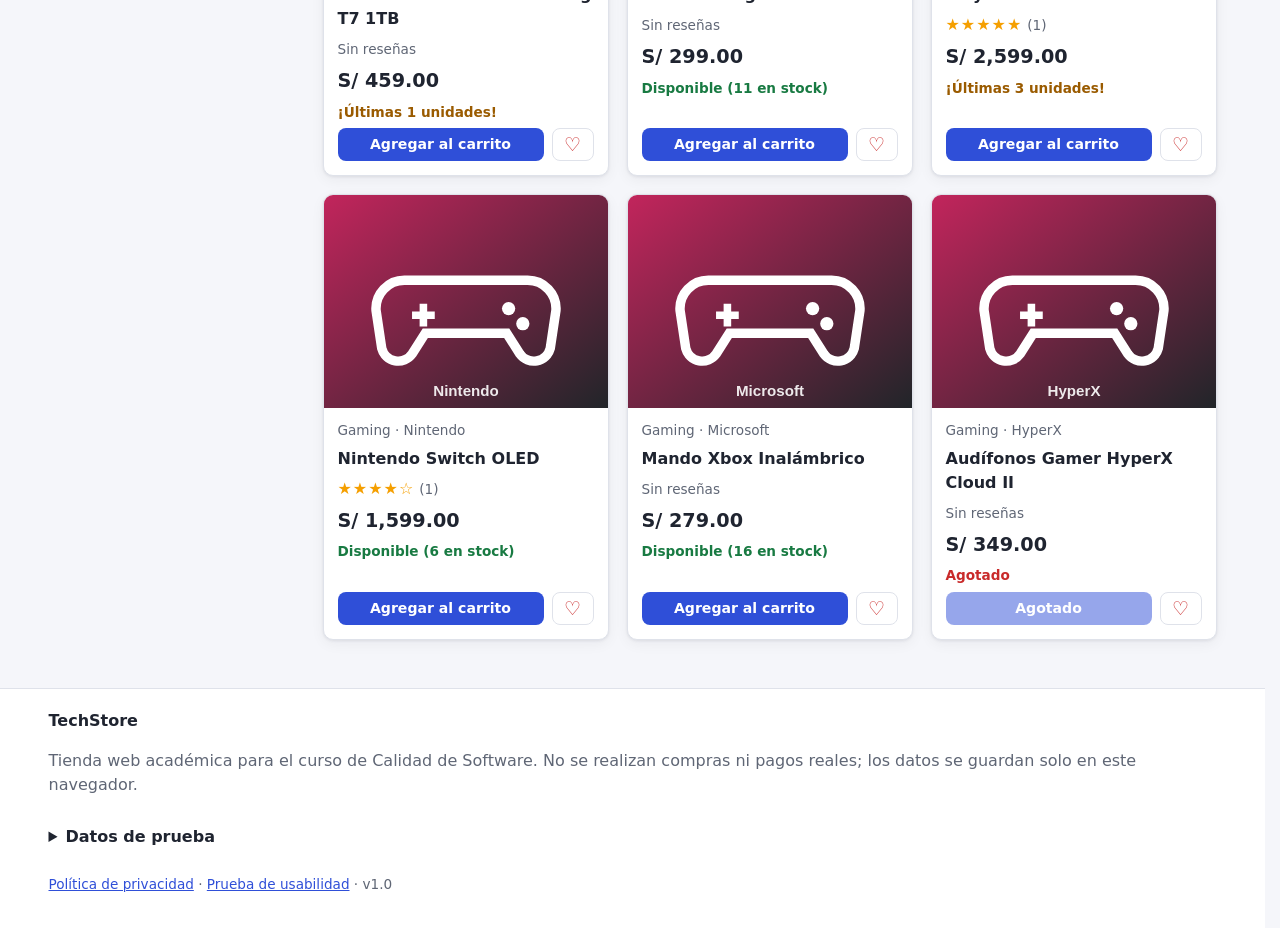
==== commit fce6dc01: "Validación con PageSpeed y corrección de D-04 (salto de contenido en móvil); presentación de la sema" ====
--- a/app/index.html
+++ b/app/index.html
@@ -14,7 +14,7 @@
     <div class="cat-chips" id="cat-chips" role="group" aria-label="Categorías" data-testid="category-chips"></div>
 
     <div class="catalog">
-      <details class="card filters" id="filters" open data-testid="filters">
+      <details class="card filters" id="filters" data-testid="filters">
         <summary><h2>Filtros</h2></summary>
         <fieldset>
           <legend>Precio (S/)</legend>
@@ -36,6 +36,8 @@
         </fieldset>
         <button type="button" class="btn btn-outline btn-small btn-block" id="clear-filters" data-testid="clear-filters">Limpiar filtros</button>
       </details>
+      <!-- D-04: el panel nace cerrado y solo se abre en escritorio (columna aparte), así en móvil no hay salto de contenido (CLS) -->
+      <script>if (window.innerWidth > 900) document.getElementById('filters').open = true;</script>
 
       <section aria-labelledby="results-title">
         <div class="toolbar">
@@ -197,7 +199,6 @@
       renderChips(); renderBrands(); render();
     });
 
-    if (window.innerWidth <= 900) document.getElementById('filters').open = false;
     renderChips(); renderBrands(); render();
   </script>
 </body>
--- a/app/css/styles.css
+++ b/app/css/styles.css
@@ -8,7 +8,7 @@
   --primary: #2f4fd8;
   --primary-dark: #2340b8;
   --accent: #ff7a1a;
-  --success: #1e8e4e;
+  --success: #187a42; /* contraste ≥ 4.5:1 sobre blanco y sobre --success-bg (WCAG 1.4.3) */
   --success-bg: #e6f6ec;
   --warn: #9a5b00;
   --warn-bg: #fff4e0;
@@ -19,6 +19,8 @@
 }
 * { box-sizing: border-box; }
 html, body { margin: 0; }
+/* D-03: reserva el espacio de la barra de desplazamiento para que el contenido no se corra al aparecer */
+html { scrollbar-gutter: stable; }
 body {
   font-family: system-ui, -apple-system, "Segoe UI", Roboto, Arial, sans-serif;
   background: var(--bg); color: var(--text); line-height: 1.5; font-size: 16px;
@@ -38,6 +40,10 @@
 
 /* Header */
 .site-header { background: #141a2e; color: #fff; position: sticky; top: 0; z-index: 20; box-shadow: 0 2px 8px rgba(0,0,0,.2); }
+/* Reserva la altura del encabezado mientras ui.js lo dibuja, para que el contenido no se desplace (CLS) */
+.site-header:empty { min-height: 64px; }
+@media (max-width: 800px) { .site-header:empty { min-height: 113px; } }
+@media (max-width: 414px) { .site-header:empty { min-height: 161px; } }
 .header-inner { max-width: 1200px; margin: 0 auto; padding: 10px 16px; display: flex; gap: 16px; align-items: center; flex-wrap: wrap; }
 .logo { color: #fff; text-decoration: none; font-weight: 800; font-size: 1.3rem; display: flex; align-items: center; gap: 8px; }
 .logo-mark { background: var(--accent); color: #141a2e; width: 32px; height: 32px; border-radius: 8px; display: grid; place-items: center; }
@@ -109,6 +115,10 @@
 .filters .checkbox { margin-bottom: 4px; font-size: .92rem; }
 .price-range { display: flex; gap: 8px; }
 .cat-chips { display: flex; gap: 8px; flex-wrap: wrap; margin-bottom: 16px; }
+/* Igual que el encabezado: reserva la fila de categorías hasta que se dibuja */
+.cat-chips:empty { min-height: 38px; }
+@media (max-width: 560px) { .cat-chips:empty { min-height: 84px; } }
+@media (max-width: 380px) { .cat-chips:empty { min-height: 130px; } }
 .chip { border: 1px solid var(--border); background: #fff; color: var(--text); padding: 6px 14px; border-radius: 20px; text-decoration: none; font-size: .92rem; cursor: pointer; font: inherit; }
 .chip.active { background: var(--primary); color: #fff; border-color: var(--primary); }
 .toolbar { display: flex; justify-content: space-between; align-items: center; gap: 12px; margin-bottom: 16px; flex-wrap: wrap; }
